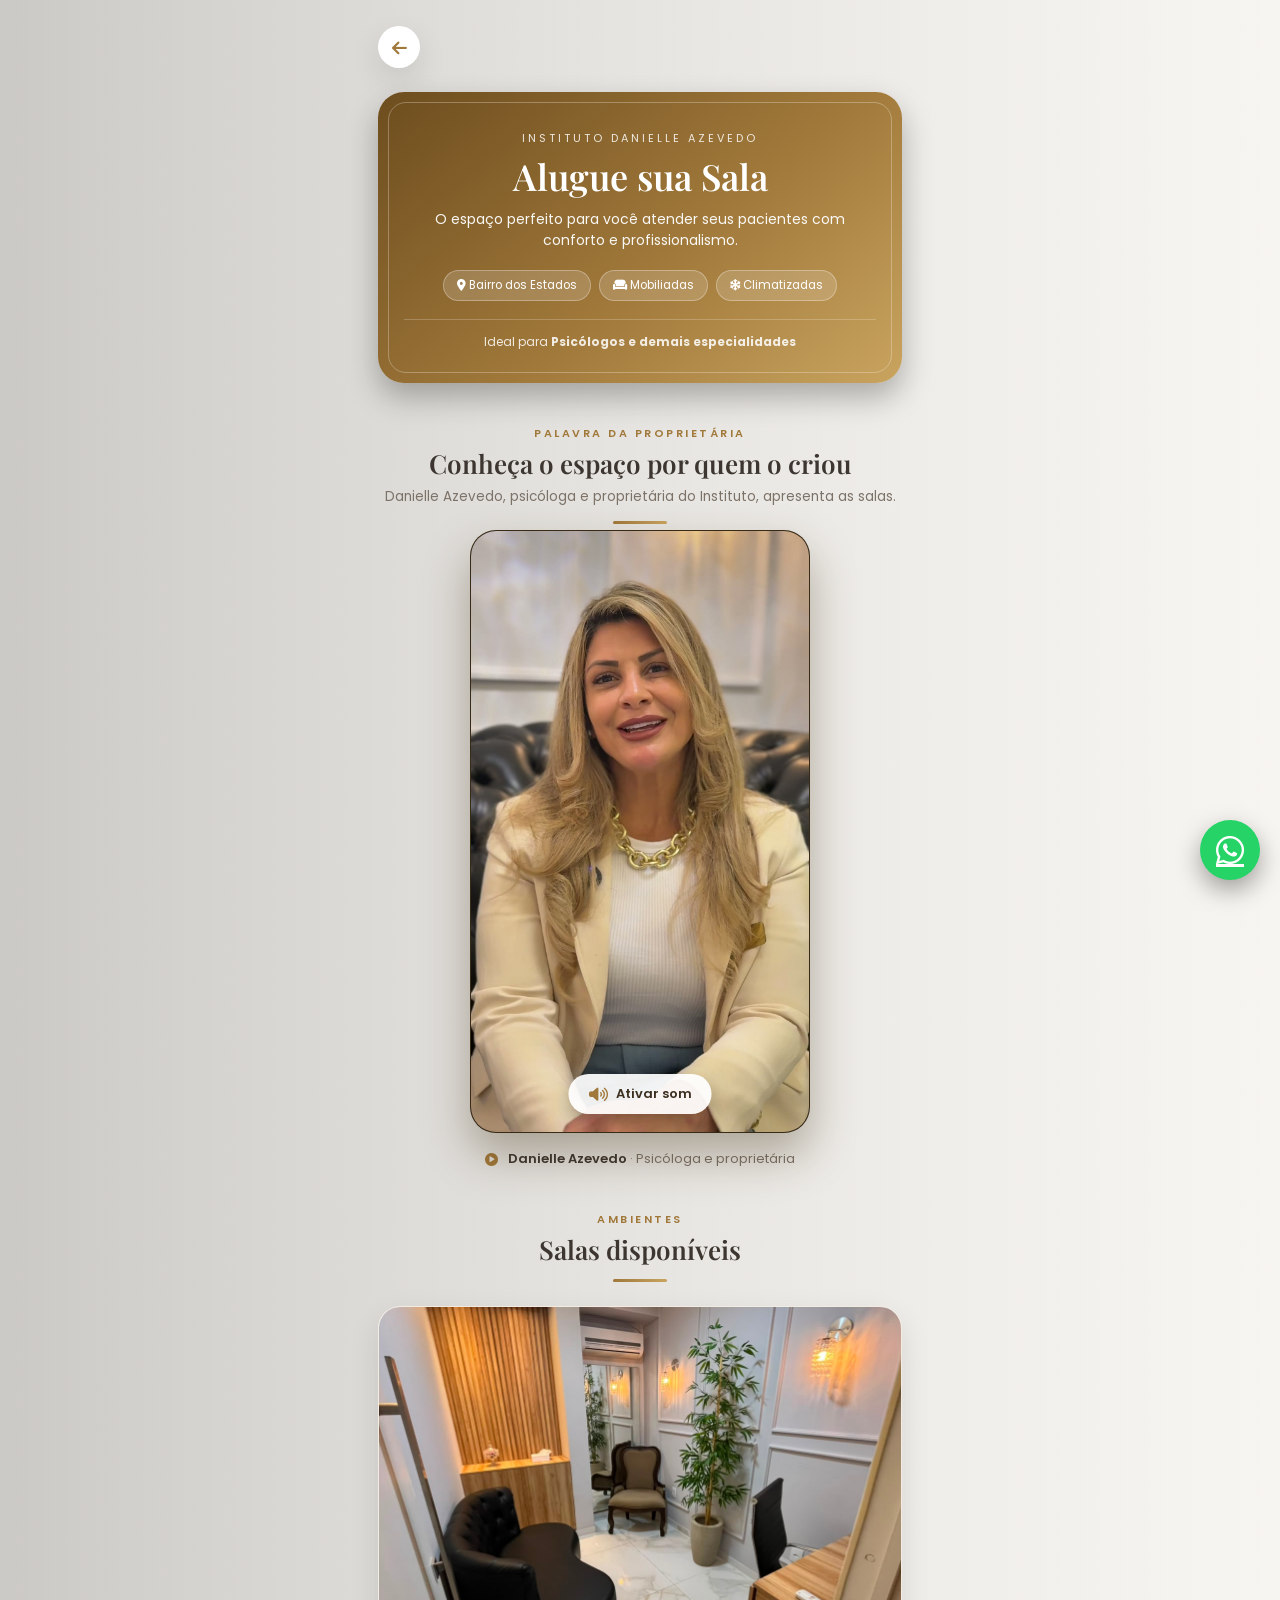
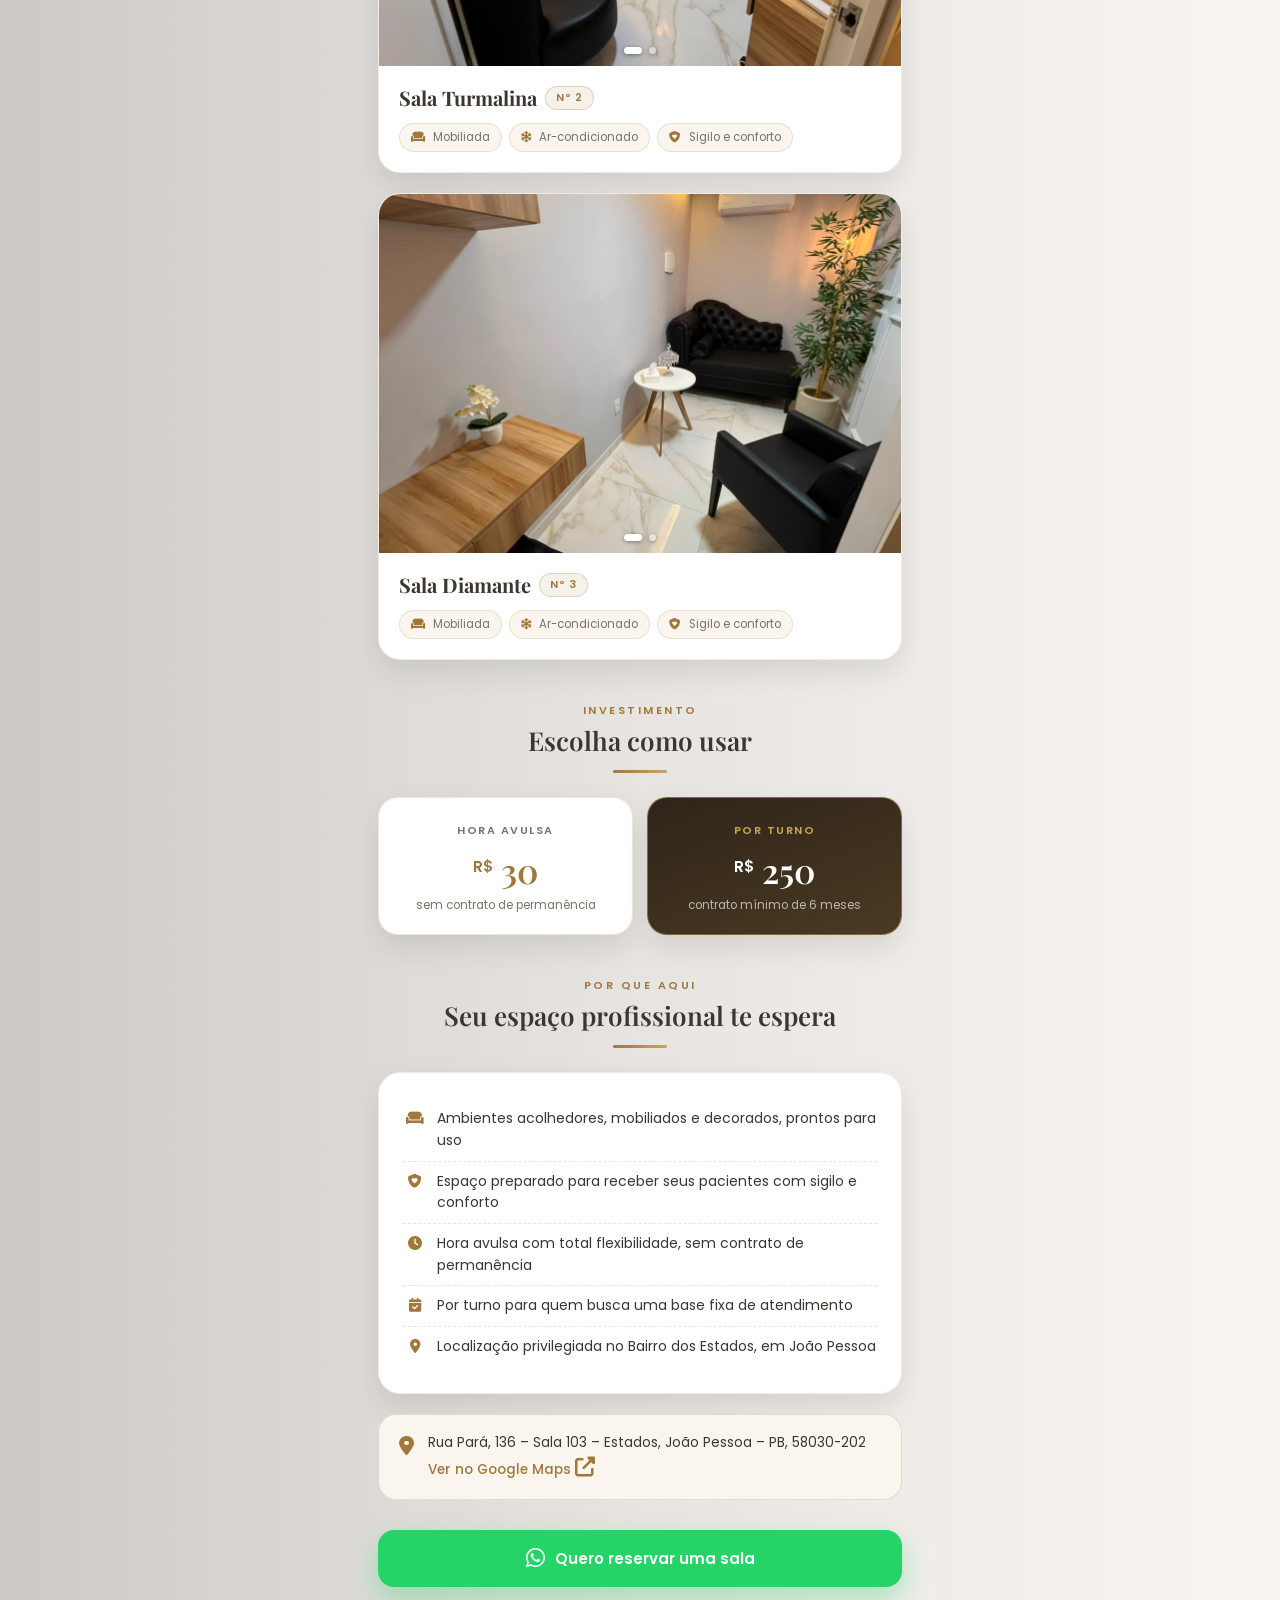
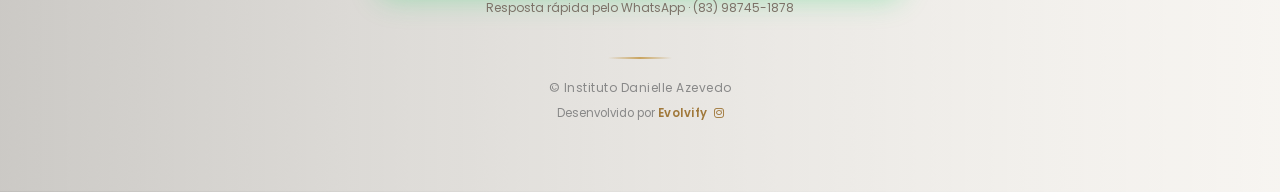
==== salas/index.html @ d3dc218e "atualização salas" ====
<!DOCTYPE html>
<html lang="pt-BR">

<head>
  <meta charset="UTF-8" />
  <meta name="viewport" content="width=device-width, initial-scale=1.0" />
  <title>Alugue sua Sala | Instituto Danielle Azevedo</title>

  <link rel="icon" type="image/png" href="../assets/logoo.png">
  <link rel="apple-touch-icon" href="../assets/logoo.png">

  <link rel="stylesheet" href="../css/style.css">
  <link rel="stylesheet" href="../css/salas.css">
  <link href="https://fonts.googleapis.com/css2?family=Poppins:wght@300;400;600&family=Playfair+Display:wght@500;600&display=swap" rel="stylesheet">
  <link rel="stylesheet" href="https://cdnjs.cloudflare.com/ajax/libs/font-awesome/6.4.0/css/all.min.css">
  <meta name="description" content="Alugue uma sala no Instituto Danielle Azevedo – Bairro dos Estados, João Pessoa. Salas mobiliadas e climatizadas para psicólogos e demais especialidades. Por hora ou por turno.">
  <meta name="robots" content="index, follow">
</head>

<body>
  <main class="page-bg">
    <div class="salas-page">

      <div class="salas-top">
        <a href="../index.html" class="salas-back" aria-label="Voltar"><i class="fa fa-arrow-left"></i></a>
      </div>

      <!-- HERO -->
      <section class="salas-hero">
        <div class="hero-eyebrow">Instituto Danielle Azevedo</div>
        <h1>Alugue sua Sala</h1>
        <p>O espaço perfeito para você atender seus pacientes com conforto e profissionalismo.</p>
        <div class="hero-chips">
          <span><i class="fa fa-location-dot"></i> Bairro dos Estados</span>
          <span><i class="fa fa-couch"></i> Mobiliadas</span>
          <span><i class="fa fa-snowflake"></i> Climatizadas</span>
        </div>
        <div class="salas-aviso">
          Ideal para <strong>Psicólogos e demais especialidades</strong>
        </div>
      </section>

      <!-- VÍDEO DA PROPRIETÁRIA -->
      <section class="salas-video-wrap reveal">
        <div class="salas-sec-title">
          <span class="sec-eyebrow">Palavra da proprietária</span>
          <h2>Conheça o espaço por quem o criou</h2>
          <p class="sec-sub">Danielle Azevedo, psicóloga e proprietária do Instituto, apresenta as salas.</p>
        </div>
        <div class="salas-video-frame">
          <video id="salas-video" autoplay muted loop playsinline preload="auto" poster="video-poster.jpg">
            <source src="videodanisalas.mp4" type="video/mp4">
            Seu navegador não suporta vídeo.
          </video>
          <button id="video-sound" class="video-sound-btn" aria-label="Ativar som">
            <i class="fa fa-volume-high"></i> Ativar som
          </button>
        </div>
        <div class="salas-video-caption">
          <i class="fa fa-circle-play"></i>
          <span><strong>Danielle Azevedo</strong> · Psicóloga e proprietária</span>
        </div>
      </section>

      <!-- SALAS -->
      <section class="reveal">
        <div class="salas-sec-title">
          <span class="sec-eyebrow">Ambientes</span>
          <h2>Salas disponíveis</h2>
        </div>
        <div class="salas-rooms">
          <article class="room-card">
            <div class="room-media">
              <img src="../assets/salas/turmalina-1.jpg" class="on" alt="Sala Turmalina – ambiente mobiliado com sofá, poltrona e mesa de atendimento">
              <img src="../assets/salas/turmalina-2.jpg" alt="Sala Turmalina – vista ampla do ambiente com espelho e iluminação aconchegante">
              <span class="room-dots"><i class="on"></i><i></i></span>
            </div>
            <div class="room-body">
              <h3>Sala Turmalina <span class="room-num">Nº 2</span></h3>
              <div class="room-tags">
                <span><i class="fa fa-couch"></i> Mobiliada</span>
                <span><i class="fa fa-snowflake"></i> Ar-condicionado</span>
                <span><i class="fa fa-shield-heart"></i> Sigilo e conforto</span>
              </div>
            </div>
          </article>
          <article class="room-card">
            <div class="room-media">
              <img src="../assets/salas/diamante-1.jpg" class="on" alt="Sala Diamante – ambiente mobiliado com sofá chesterfield e poltrona">
              <img src="../assets/salas/diamante-2.jpg" alt="Sala Diamante – vista ampla do ambiente com mesa de apoio e decoração">
              <span class="room-dots"><i class="on"></i><i></i></span>
            </div>
            <div class="room-body">
              <h3>Sala Diamante <span class="room-num">Nº 3</span></h3>
              <div class="room-tags">
                <span><i class="fa fa-couch"></i> Mobiliada</span>
                <span><i class="fa fa-snowflake"></i> Ar-condicionado</span>
                <span><i class="fa fa-shield-heart"></i> Sigilo e conforto</span>
              </div>
            </div>
          </article>
        </div>
      </section>

      <!-- INVESTIMENTO -->
      <section class="reveal">
        <div class="salas-sec-title">
          <span class="sec-eyebrow">Investimento</span>
          <h2>Escolha como usar</h2>
        </div>
        <div class="salas-precos">
          <div class="preco-card">
            <div class="preco-tag">Hora avulsa</div>
            <div class="preco-valor"><small>R$</small> 30</div>
            <div class="preco-obs">sem contrato de permanência</div>
          </div>
          <div class="preco-card destaque">
            <div class="preco-tag">Por turno</div>
            <div class="preco-valor"><small>R$</small> 250</div>
            <div class="preco-obs">contrato mínimo de 6 meses</div>
          </div>
        </div>
      </section>

      <!-- DIFERENCIAIS -->
      <section class="reveal">
        <div class="salas-sec-title">
          <span class="sec-eyebrow">Por que aqui</span>
          <h2>Seu espaço profissional te espera</h2>
        </div>
        <div class="salas-info">
          <ul>
            <li><i class="fa fa-couch"></i> Ambientes acolhedores, mobiliados e decorados, prontos para uso</li>
            <li><i class="fa fa-shield-heart"></i> Espaço preparado para receber seus pacientes com sigilo e conforto</li>
            <li><i class="fa fa-clock"></i> Hora avulsa com total flexibilidade, sem contrato de permanência</li>
            <li><i class="fa fa-calendar-check"></i> Por turno para quem busca uma base fixa de atendimento</li>
            <li><i class="fa fa-location-dot"></i> Localização privilegiada no Bairro dos Estados, em João Pessoa</li>
          </ul>
        </div>

        <div class="salas-endereco-box">
          <i class="fa fa-map-marker-alt"></i>
          <p>
            Rua Pará, 136 – Sala 103 – Estados, João Pessoa – PB, 58030-202<br>
            <a href="https://www.google.com/maps/place/IDA+-+Instituto+Danielle+Azevedo/@-7.1185229,-34.8570514,17z"
               target="_blank" rel="noopener">Ver no Google Maps <i class="fa fa-external-link-alt"></i></a>
          </p>
        </div>
      </section>

      <!-- CTA -->
      <section class="reveal">
        <a class="salas-cta"
           href="https://wa.me/5583987451878?text=Ol%C3%A1!%20Vim%20pelo%20site%20e%20tenho%20interesse%20em%20alugar%20uma%20sala%20no%20Instituto%20Danielle%20Azevedo."
           target="_blank" rel="noopener">
          <i class="fa-brands fa-whatsapp"></i> Quero reservar uma sala
        </a>
        <p class="salas-cta-obs">Resposta rápida pelo WhatsApp · (83) 98745-1878</p>
      </section>

      <footer class="site-footer">
        <span class="footer-marca">© Instituto Danielle Azevedo</span>
        <a class="footer-credit" href="https://www.instagram.com/evolvify.cloud/" target="_blank" rel="noopener">
          Desenvolvido por <strong>Evolvify</strong> <i class="fa-brands fa-instagram"></i>
        </a>
      </footer>

    </div>
  </main>

  <a href="https://wa.me/5583987451878?text=Ol%C3%A1!%20Vim%20pelo%20site%20e%20quero%20alugar%20uma%20sala."
     class="whatsapp-float" target="_blank" aria-label="WhatsApp">
     <i class="fa-brands fa-whatsapp"></i>
  </a>

  <script>
    // Revela as seções conforme entram na tela
    const io = new IntersectionObserver((entries) => {
      entries.forEach(e => {
        if (e.isIntersecting) {
          e.target.classList.add('on');
          io.unobserve(e.target);
        }
      });
    }, { threshold: 0.12 });
    document.querySelectorAll('.reveal').forEach(el => io.observe(el));

    // Vídeo: autoplay mudo + botão para ativar o som
    const video = document.getElementById('salas-video');
    const soundBtn = document.getElementById('video-sound');

    soundBtn.addEventListener('click', () => {
      video.muted = false;
      video.currentTime = 0;
      video.controls = true;
      video.play();
      soundBtn.classList.add('off');
    });

    // Toca só quando o vídeo está visível na tela
    const videoIO = new IntersectionObserver((entries) => {
      entries.forEach(e => {
        if (e.isIntersecting) { video.play().catch(() => {}); }
        else { video.pause(); }
      });
    }, { threshold: 0.35 });
    videoIO.observe(video);

    // Carrossel das salas: crossfade suave entre as fotos
    document.querySelectorAll('.room-media').forEach((media, idx) => {
      const fotos = media.querySelectorAll('img');
      const dots = media.querySelectorAll('.room-dots i');
      let atual = 0;
      setTimeout(() => {
        setInterval(() => {
          atual = (atual + 1) % fotos.length;
          fotos.forEach((f, i) => f.classList.toggle('on', i === atual));
          dots.forEach((d, i) => d.classList.toggle('on', i === atual));
        }, 4500);
      }, idx * 2200); // desencontra a troca entre os cards
    });
  </script>

</body>
</html>
---- css/style.css ----
:root {
  /* Paleta de cores */
  --bg-principal: #f6f1e8;
  --bg-secundario: #c8bec1;
  --bg-card: #c8bec1;
  --bg-card-overlay: linear-gradient(to right, rgba(0,0,0,.65), rgba(0,0,0,.2));
  --bg-overlay-video: linear-gradient(to bottom, rgba(0,0,0,.25), rgba(0,0,0,.60));

  --bg-card-span: #7a3c00;
  --bg-zap: #25d366;
  --bg-zap-hover: #1ebe5d;
  --bg-map-box: #fff;
  --bg-footer: #fff;

  --cor-branca: #fff;
  --cor-preta: #000;
  --cor-destaque: #a0783a;
  --cor-fechado: #b84c4c;
  --cor-subtitulo: #555;
  --cor-card-span: #fff;
  --cor-footer: #888;

  /* Fontes */
  --fonte-principal: 'Poppins', sans-serif;

  /* Sombreamento */
  --sombra-card: 0 14px 30px rgba(0,0,0,.28);
  --sombra-profile: 0 20px 50px rgba(0,0,0,.15);
  --sombra-map: 0 12px 30px rgba(0,0,0,.10);
  --sombra-zap: 0 5px 15px rgba(0,0,0,.25);
  --sombra-zap-float: 0 10px 25px rgba(0,0,0,.35);

  /* Bordas */
  --borda-card: 26px;
  --borda-profile: 16px;
  --borda-zap: 12px;
  --borda-map: 22px;
  --borda-img: 50%;
  --borda-img-profile: 6px solid var(--cor-branca);

  /* Espaçamentos */
  --espaco-container: 0 20px 40px;
  --espaco-profile: 70px 20px 25px;
  --espaco-card: 26px;
 
  --espaco-zap: 14px;
  --espaco-map: 18px;
}

/* Reset e fonte global */
* {
  margin: 0;
  padding: 0;
  box-sizing: border-box;
  font-family: var(--fonte-principal);
}

/* ===== FUNDO ===== */
body {
  background: var(--bg-principal);
}
.page-bg {
  min-height: 100vh;
  background-image:
    linear-gradient(rgba(250, 246, 239, .55), rgba(250, 246, 239, .55)),
    url("../assets/fundo.svg");
  background-size: cover;
  background-position: center;
}

/* ===== CAPA COM VÍDEO ===== */

.cover{
  position: relative;
  width: 100%;
  height: 340px;
  overflow: hidden;
  display: flex;
  align-items: center;
  justify-content: center;
  
}


.cover video,
.cover-video{
  position: absolute;
  inset: 0;
  width: 100%;
  height: 100%;
  object-fit: cover;
  object-position: center;
  pointer-events: none;
}


.cover .overlay {
  position: absolute;
  top: 0; left: 0; right: 0; bottom: 0;
  z-index: 1;
  pointer-events: none;
  background: linear-gradient(to bottom, rgba(0,0,0,0.18), rgba(0,0,0,0.45));
  /* Suaviza overlay para não perder nitidez */
  mix-blend-mode: multiply;
}


/* DESKTOP */
@media (min-width:601px){
  .cover video{
    object-fit: cover;        /* mantém estética premium */
    transform: none;          /* sem escala para evitar bordas pretas */
    min-width: 100%;
    min-height: 100%;
  }
}

/* MOBILE */
@media (max-width:600px){
  .cover{
    height: 220px;
  }

  .cover video{
    object-fit: cover;      /* preencher sem barras pretas */
    transform: none;
    object-position: top center; /* priorizar topo em telas pequenas */
    min-width: 100%;
    min-height: 100%;
  }
}




/* ===== CONTAINER ===== */
.container {
  max-width: 420px;
  margin: -50px auto 0;
  padding: var(--espaco-container);
}

/* ===== PERFIL ===== */
.profile {
  background: linear-gradient(180deg, #fdfaf4, #f4ecdf);
  border: 1px solid rgba(201, 164, 95, .35);
  border-radius: var(--borda-profile);
  padding: var(--espaco-profile);
  text-align: center;
  position: relative;
  box-shadow: var(--sombra-profile);
  z-index: 3;
}
.profile img {
  width: 130px;
  height: 130px;
  border-radius: var(--borda-img);
  object-fit: cover;
  object-position: top center;
  border: var(--borda-img-profile);
  position: absolute;
  top: -70px;
  left: 50%;
  transform: translateX(-50%);
  background: var(--cor-branca);
  box-shadow: 0 0 0 2px rgba(201,164,95,.55), 0 10px 25px rgba(0,0,0,.18);
}
.profile h1 {
  font-family: 'Playfair Display', var(--fonte-principal);
  font-size: 24px;
  font-weight: 600;
  letter-spacing: .3px;
}
.profile p {
  font-family: 'Playfair Display', var(--fonte-principal);
  font-style: italic;
  font-size: 15px;
  color: #8a7358;
  margin-top: 8px;
}
.profile h1::after {
  content: "";
  display: block;
  width: 44px;
  height: 2px;
  border-radius: 2px;
  margin: 10px auto 0;
  background: linear-gradient(90deg, transparent, #c9a45f, transparent);
}

/* ===== FRASE DE ACOLHIMENTO ===== */
.frase-acolhimento {
  text-align: center;
  margin: 26px 18px 4px;
  animation: fadeUp .7s .15s ease both;
}
.frase-acolhimento p {
  font-family: 'Playfair Display', var(--fonte-principal);
  font-style: italic;
  font-size: 15.5px;
  line-height: 1.6;
  color: #6f5c42;
}

/* ===== CARDS ===== */
.cards {
  margin-top: 22px;
  display: flex;
  flex-direction: column;
  gap: 22px;
}
.card {
  height: 150px;
  border-radius: var(--borda-card);
  overflow: hidden;
  text-decoration: none;
  position: relative;
  background-size: cover;
  background-position: center;
  box-shadow: var(--sombra-card);
  transition: .3s;
}
.card:hover {
  transform: scale(1.02);
}
.card-overlay {
  position: absolute;
  inset: 0;
  background: var(--bg-card-overlay);
  display: flex;
  flex-direction: column;
  justify-content: center;
  padding: var(--espaco-card);
}
.card h2 {
  color: var(--cor-branca);
  font-size: 20px;
  max-width: 70%;
  line-height: 1.2;
}
.card span {
  margin-top: 12px;
  background: linear-gradient(135deg, #8a6630, #c9a45f);
  color: var(--cor-card-span);
  width: max-content;
  padding: 8px 18px;
  border-radius: 22px;
  font-size: 13px;
  letter-spacing: .3px;
  box-shadow: 0 4px 12px rgba(0, 0, 0, .25);
}

/* ===== IMAGENS DOS CARDS ===== */
.card-numero {
  background-image: url("../assets/instagram.svg");
}
.card-youtube {
  background-image: url("../assets/youtub.svg");
}
.card-papovida {
  background-image: url("../assets/spotfy.svg");
}
.card-instagram {
  background-image: url("../assets/insta2.svg");
}
.card-salas {
  background-image:
    linear-gradient(to right, rgba(0,0,0,.55), rgba(0,0,0,.15)),
    url("../assets/salas/sala1.png");
  background-position: center 35%;
}

/* ===== CARD DESTAQUE (ALUGUEL DE SALAS) ===== */
.card-destaque {
  height: 240px;
  border: 1px solid rgba(201,164,95,.55);
  background-image:
    linear-gradient(to right, rgba(20,12,2,.72), rgba(20,12,2,.25)),
    url("../assets/salas/diamante-1.jpg");
  background-position: center 60%;
}
.card-destaque .card-overlay {
  background: none;
  justify-content: flex-end;
  padding-bottom: 20px;
}
.card-destaque h2 { max-width: 62%; }
.destaque-ribbon {
  position: absolute;
  top: 14px;
  right: 14px;
  z-index: 2;
  font-size: 11px;
  font-weight: 600;
  letter-spacing: .5px;
  color: #fff;
  background: linear-gradient(135deg, #8a6630, #c9a45f);
  padding: 6px 13px;
  border-radius: 20px;
  box-shadow: 0 4px 12px rgba(0,0,0,.3);
}
.destaque-ribbon i { font-size: 9px; margin-right: 4px; }
.destaque-sub {
  color: rgba(255,255,255,.88);
  font-size: 12.5px;
  line-height: 1.4;
  max-width: 75%;
  margin-top: 4px;
}
.destaque-chips {
  display: flex;
  gap: 8px;
  margin-top: 10px;
}
.destaque-chips span {
  margin: 0;
  font-size: 11.5px;
  font-weight: 600;
  color: #fff;
  background: rgba(255,255,255,.14);
  border: 1px solid rgba(255,255,255,.35);
  backdrop-filter: blur(3px);
  padding: 5px 12px;
  border-radius: 20px;
  width: auto;
}
.card-destaque .card-overlay > span:last-child {
  margin-top: 12px;
}

/* ===== BLOCO HORÁRIOS PREMIUM ===== */

.cards-horarios{
  display:flex;
  flex-direction:column;
  gap:14px;
  margin-bottom:6px; /* distância controlada do Nosso Endereço */
}

.card-horario{
  width:100%;
  max-width:430px;
  margin:0 auto;      /* remove margens verticais */
}

.img-horario{
  width:100%;
  display:block;
  border-radius:26px;
  box-shadow:0 14px 30px rgba(0,0,0,.28);
  transition:.35s;
}

.card-horario:hover .img-horario{
  transform: translateY(-8px) scale(1.02);
  box-shadow:0 22px 42px rgba(0,0,0,.35);
}


/* ===== VIDEO ===== */
/* ===== VIDEO (CORREÇÃO MOBILE PROFISSIONAL) ===== */

/* ===== VIDEO FINAL CORRIGIDO ===== */

.video-box{
  width:100%;
  max-width:420px;
  margin:28px auto;
  border-radius:22px;
  overflow:hidden;
  background:#000;
  box-shadow:0 14px 30px rgba(0,0,0,.28);
}

.video-box video{
  width:100%;
  display:block;
  aspect-ratio: 16/9;
  object-fit: contain;     /* <-- elimina o zoom */
}

/* MOBILE */
@media(max-width:600px){
  .video-box{
    max-width:100%;
    margin:22px auto;
    border-radius:18px;
  }

  .video-box video{
    aspect-ratio: 9/16;    /* vertical elegante */
    object-fit: contain;
    background:#000;
  }
}



/* ===== ENDEREÇO PREMIUM ===== */

.map-section {
  margin-top: 20px;
  text-align: center;
}

.titulo-endereco{
  font-family: 'Playfair Display', var(--fonte-principal);
  font-size:1.8rem;
  font-weight:600;
  color:#a0783a;
  display:flex;
  align-items:center;
  justify-content:center;
  gap:12px;

  margin-top: 4px;     /* sobe o título */
  margin-bottom: 16px; /* controla a distância do mapa */
}


.map-box {
  max-width: 560px;
  margin: 0 auto;
  background: linear-gradient(180deg, #fdfaf4, #f7f1e6);
  border: 1px solid rgba(201,164,95,.3);
  padding: 28px 22px 22px 22px;
  border-radius: 22px;
  box-shadow: 0 12px 30px rgba(0,0,0,.10);
  text-align: left;
}

.map-box h3 {
  font-size: 1.1rem;
  margin-bottom: 16px;
  color: var(--cor-destaque, #a0783a);
  font-weight: 600;
}

.map {
  width: 100%;
  height: 260px;
  border-radius: 18px;
  overflow: hidden;
  margin-bottom: 16px;
  box-shadow: 0 4px 16px rgba(0,0,0,0.08);
}

.map-box p {
  margin-top: 0;
  font-size: 1rem;
  color: var(--cor-subtitulo, #555);
  line-height: 1.5;
}

.map-link {
  color: var(--cor-destaque, #a0783a);
  text-decoration: none;
  font-weight: 500;
  margin-left: 4px;
  transition: color 0.2s;
}
.map-link:hover {
  color: #7a3c00;
  text-decoration: underline;
}

@media (max-width: 600px) {
  .map-box {
    padding: 16px 6px 12px 6px;
  }
  .map {
    height: 180px;
  }
}


/* ===== RODAPÉ ===== */
footer {
  text-align: center;
  margin-top: 25px;
  font-size: 12px;
  color: var(--cor-footer);
}

.site-footer {
  display: flex;
  flex-direction: column;
  align-items: center;
  gap: 8px;
  margin-top: 40px;
  padding-top: 22px;
  position: relative;
}
.site-footer::before {
  content: "";
  position: absolute;
  top: 0;
  left: 50%;
  transform: translateX(-50%);
  width: 64px;
  height: 2px;
  border-radius: 2px;
  background: linear-gradient(90deg, transparent, #c9a45f, transparent);
}
.footer-marca {
  font-size: 12px;
  letter-spacing: .5px;
  color: var(--cor-footer);
}
.footer-credit {
  font-size: 11.5px;
  color: var(--cor-footer);
  text-decoration: none;
  transition: color .25s;
}
.footer-credit strong {
  color: var(--cor-destaque);
  font-weight: 600;
  letter-spacing: .5px;
}
.footer-credit i {
  color: var(--cor-destaque);
  margin-left: 3px;
}
.footer-credit:hover { color: var(--cor-destaque); }

/* ===== RESPONSIVO ===== */
@media (max-width: 600px) {
  .horarios-premium h2 {
    font-size: 24px;
  }
}
@media (max-width: 767px) {
  .pix img {
    max-width: 350px;
  }
}
@media (min-width: 768px) {
  .pix img {
    max-width: 430px;
  }
  .container {
    max-width: 480px;
  }
}

/* ===== BOTÃO FLUTUANTE WHATSAPP ===== */
.whatsapp-float {
  position: fixed;
  right: 20px;
  bottom: 20px;
  width: 60px;
  height: 60px;
  background: var(--bg-zap);
  border-radius: var(--borda-img);
  display: flex;
  align-items: center;
  justify-content: center;
  color: var(--cor-branca);
  font-size: 32px;
  cursor: pointer;
  box-shadow: var(--sombra-zap-float);
  z-index: 999999 !important;
  animation: pulseZap 1.2s ease-in-out infinite;
  animation-delay: 3s;
}

/* ===== MODAL ZAP FIXO ===== */
.zap-fixo {
  display: flex;
  align-items: center;
  justify-content: center;
  gap: 10px;
  width: 100%;
  max-width: 340px;
  margin: 15px auto;
  background: var(--bg-zap);
  color: var(--cor-branca);
  padding: var(--espaco-zap);
  border-radius: var(--borda-zap);
  text-decoration: none;
  font-weight: 600;
  box-shadow: var(--sombra-zap);
  transition: .25s;
}
.zap-fixo i {
  font-size: 22px;
}
.zap-fixo:hover {
  transform: scale(1.03);
  background: var(--bg-zap-hover);
}

/* ===== ANIMAÇÃO DE ENTRADA ===== */
@keyframes fadeUp {
  from { opacity: 0; transform: translateY(22px); }
  to   { opacity: 1; transform: translateY(0); }
}

.profile { animation: fadeUp .6s ease both; }
.cards > * { animation: fadeUp .6s ease both; }
.cards > *:nth-child(1) { animation-delay: .08s; }
.cards > *:nth-child(2) { animation-delay: .16s; }
.cards > *:nth-child(3) { animation-delay: .24s; }
.cards > *:nth-child(4) { animation-delay: .32s; }
.cards > *:nth-child(5) { animation-delay: .40s; }
.cards > *:nth-child(6) { animation-delay: .48s; }
.map-section { animation: fadeUp .7s .3s ease both; }

@media (prefers-reduced-motion: reduce) {
  .profile, .cards > *, .map-section { animation: none; }
}

/* ===== ANIMAÇÃO WHATSAPP ===== */
@keyframes pulseZap {
  0% {
    transform: scale(1);
    box-shadow: 0 0 0 rgba(37,211,102,.7);
  }
  50% {
    transform: scale(1.08);
    box-shadow: 0 0 25px rgba(37,211,102,.9);
  }
  100% {
    transform: scale(1);
    box-shadow: 0 0 0 rgba(37,211,102,.7);
  }
}
---- css/salas.css ----
/* ═══════════════════════════════════════════
   PÁGINA · ALUGUEL DE SALAS
   Instituto Danielle Azevedo
   ═══════════════════════════════════════════ */

:root {
  --salas-ouro: #a0783a;
  --salas-ouro-claro: #c9a45f;
  --salas-ouro-escuro: #7a5626;
  --salas-marrom: #7a3c00;
  --salas-creme: #faf6ef;
  --salas-texto: #3d3630;
  --salas-texto-suave: #7c7268;
}

.salas-page {
  padding: 26px 18px 70px;
  max-width: 560px;
  margin: 0 auto;
}

/* ── Animações de entrada ── */
@keyframes salasFadeUp {
  from { opacity: 0; transform: translateY(24px); }
  to   { opacity: 1; transform: translateY(0); }
}

.reveal {
  opacity: 0;
  transform: translateY(24px);
  transition: opacity .7s ease, transform .7s ease;
}
.reveal.on {
  opacity: 1;
  transform: translateY(0);
}

@media (prefers-reduced-motion: reduce) {
  .reveal { opacity: 1; transform: none; transition: none; }
}

/* ── Topo ── */
.salas-top {
  display: flex;
  align-items: center;
  gap: 12px;
  margin-bottom: 24px;
  animation: salasFadeUp .6s ease both;
}
.salas-back {
  width: 42px;
  height: 42px;
  border-radius: 50%;
  background: #fff;
  color: var(--salas-ouro);
  display: flex;
  align-items: center;
  justify-content: center;
  text-decoration: none;
  font-size: 17px;
  box-shadow: var(--sombra-map);
  flex-shrink: 0;
  transition: .25s;
}
.salas-back:hover { transform: translateX(-4px); }
.salas-logo { height: 46px; }

/* ── Hero ── */
.salas-hero {
  position: relative;
  overflow: hidden;
  background: linear-gradient(140deg, #6d4d1e 0%, #a0783a 55%, #c9a45f 100%);
  color: #fff;
  border-radius: 26px;
  padding: 38px 26px 32px;
  text-align: center;
  box-shadow: var(--sombra-card);
  animation: salasFadeUp .6s .1s ease both;
}
.salas-hero::before {
  content: "";
  position: absolute;
  inset: 10px;
  border: 1px solid rgba(255,255,255,.28);
  border-radius: 18px;
  pointer-events: none;
}
.salas-hero .hero-eyebrow {
  font-size: 11px;
  letter-spacing: 3px;
  text-transform: uppercase;
  opacity: .85;
  margin-bottom: 10px;
}
.salas-hero h1 {
  font-family: 'Playfair Display', serif;
  font-size: 36px;
  line-height: 1.1;
  font-weight: 600;
}
.salas-hero p {
  margin-top: 12px;
  font-size: 14px;
  opacity: .95;
  line-height: 1.55;
}
.hero-chips {
  display: flex;
  flex-wrap: wrap;
  justify-content: center;
  gap: 8px;
  margin-top: 18px;
}
.hero-chips span {
  font-size: 11.5px;
  background: rgba(255,255,255,.16);
  border: 1px solid rgba(255,255,255,.3);
  backdrop-filter: blur(4px);
  padding: 6px 13px;
  border-radius: 30px;
}
.salas-hero .salas-aviso {
  margin-top: 18px;
  font-size: 12px;
  opacity: .85;
  border-top: 1px solid rgba(255,255,255,.25);
  padding-top: 13px;
}

/* ── Títulos de seção ── */
.salas-sec-title {
  text-align: center;
  margin: 42px 0 6px;
}
.salas-sec-title .sec-eyebrow {
  display: block;
  font-size: 11px;
  letter-spacing: 2.5px;
  text-transform: uppercase;
  color: var(--salas-ouro);
  font-weight: 600;
  margin-bottom: 6px;
}
.salas-sec-title h2 {
  font-family: 'Playfair Display', serif;
  font-size: 26px;
  font-weight: 600;
  color: var(--salas-texto);
  line-height: 1.2;
}
.salas-sec-title .sec-sub {
  font-size: 13.5px;
  color: var(--salas-texto-suave);
  margin-top: 8px;
  line-height: 1.5;
}
.salas-sec-title::after {
  content: "";
  display: block;
  width: 54px;
  height: 3px;
  border-radius: 3px;
  margin: 14px auto 0;
  background: linear-gradient(90deg, var(--salas-ouro), var(--salas-ouro-claro));
}

/* ── Vídeo da proprietária ── */
.salas-video-wrap {
  margin-top: 24px;
}
.salas-video-frame {
  position: relative;
  max-width: 340px;
  margin: 0 auto;
  border-radius: 26px;
  overflow: hidden;
  background: #000;
  box-shadow: 0 22px 45px rgba(61, 42, 12, .35);
  border: 1px solid rgba(160,120,58,.35);
}
.salas-video-frame video {
  width: 100%;
  display: block;
  aspect-ratio: 9/16;
  object-fit: cover;
}
.video-sound-btn {
  position: absolute;
  left: 50%;
  bottom: 18px;
  transform: translateX(-50%);
  display: flex;
  align-items: center;
  gap: 8px;
  font-family: 'Poppins', sans-serif;
  font-size: 13px;
  font-weight: 600;
  color: #3d3020;
  background: rgba(255,255,255,.92);
  border: none;
  padding: 10px 20px;
  border-radius: 30px;
  cursor: pointer;
  box-shadow: 0 8px 22px rgba(0,0,0,.35);
  transition: .25s;
  animation: soundPulse 2s ease-in-out infinite;
}
.video-sound-btn:hover { transform: translateX(-50%) scale(1.05); }
.video-sound-btn i { color: var(--salas-ouro); font-size: 15px; }
.video-sound-btn.off { display: none; }

@keyframes soundPulse {
  0%, 100% { box-shadow: 0 8px 22px rgba(0,0,0,.35), 0 0 0 0 rgba(255,255,255,.5); }
  50%      { box-shadow: 0 8px 22px rgba(0,0,0,.35), 0 0 0 10px rgba(255,255,255,0); }
}

.salas-video-caption {
  display: flex;
  align-items: center;
  justify-content: center;
  gap: 10px;
  margin-top: 16px;
  font-size: 13px;
  color: var(--salas-texto-suave);
}
.salas-video-caption i { color: var(--salas-ouro); }
.salas-video-caption strong { color: var(--salas-texto); font-weight: 600; }

/* ── Salas (cards) ── */
.salas-rooms {
  display: grid;
  gap: 20px;
  margin-top: 24px;
}
.room-card {
  background: #fff;
  border-radius: 22px;
  overflow: hidden;
  box-shadow: var(--sombra-map);
  border: 1px solid rgba(160,120,58,.14);
  transition: transform .3s ease, box-shadow .3s ease;
}
.room-card:hover {
  transform: translateY(-5px);
  box-shadow: 0 18px 38px rgba(0,0,0,.16);
}
.room-media {
  position: relative;
  aspect-ratio: 16/11;
  overflow: hidden;
}
.room-media img {
  position: absolute;
  inset: 0;
  width: 100%;
  height: 100%;
  object-fit: cover;
  opacity: 0;
  transform: scale(1.08);
  transition: opacity 1.4s ease, transform 6s ease;
}
.room-media img.on {
  opacity: 1;
  transform: scale(1);
}
.room-dots {
  position: absolute;
  bottom: 12px;
  left: 50%;
  transform: translateX(-50%);
  display: flex;
  gap: 7px;
  z-index: 2;
}
.room-dots i {
  width: 7px;
  height: 7px;
  border-radius: 50%;
  background: rgba(255,255,255,.45);
  box-shadow: 0 1px 4px rgba(0,0,0,.4);
  transition: .4s;
}
.room-dots i.on {
  background: #fff;
  width: 18px;
  border-radius: 8px;
}

@media (prefers-reduced-motion: reduce) {
  .room-media img { transition: opacity .6s ease; transform: none; }
  .room-media img.on { transform: none; }
}
.room-body { padding: 18px 20px 20px; }
.room-body h3 {
  font-family: 'Playfair Display', serif;
  font-size: 20px;
  color: var(--salas-texto);
  display: flex;
  align-items: center;
  gap: 8px;
}
.room-body h3 .room-num {
  font-family: 'Poppins', sans-serif;
  font-size: 10.5px;
  font-weight: 600;
  letter-spacing: 1px;
  color: var(--salas-ouro);
  background: rgba(160,120,58,.1);
  border: 1px solid rgba(160,120,58,.25);
  padding: 3px 10px;
  border-radius: 20px;
}
.room-tags {
  display: flex;
  flex-wrap: wrap;
  gap: 7px;
  margin-top: 12px;
}
.room-tags span {
  font-size: 11.5px;
  color: var(--salas-texto-suave);
  background: var(--salas-creme);
  border: 1px solid rgba(160,120,58,.18);
  padding: 5px 11px;
  border-radius: 20px;
}
.room-tags span i {
  color: var(--salas-ouro);
  margin-right: 5px;
}

/* ── Investimento ── */
.salas-precos {
  display: flex;
  gap: 14px;
  margin-top: 24px;
}
.preco-card {
  flex: 1;
  position: relative;
  background: #fff;
  border-radius: 20px;
  padding: 24px 14px 20px;
  text-align: center;
  box-shadow: var(--sombra-map);
  border: 1px solid rgba(160,120,58,.18);
}
.preco-card.destaque {
  background: linear-gradient(160deg, #2e2419, #4a3a22);
  border: 1px solid rgba(201,164,95,.5);
}
.preco-card.destaque .preco-tag { color: var(--salas-ouro-claro); }
.preco-card.destaque .preco-valor { color: #fff; }
.preco-card.destaque .preco-obs { color: rgba(255,255,255,.65); }
.preco-card .preco-tag {
  font-size: 11px;
  text-transform: uppercase;
  letter-spacing: 1.5px;
  color: var(--salas-texto-suave);
  font-weight: 600;
}
.preco-card .preco-valor {
  font-family: 'Playfair Display', serif;
  font-size: 34px;
  font-weight: 600;
  color: var(--salas-ouro);
  margin: 8px 0 4px;
}
.preco-card .preco-valor small {
  font-size: 15px;
  vertical-align: super;
}
.preco-card .preco-obs {
  font-size: 11.5px;
  color: var(--salas-texto-suave);
  line-height: 1.45;
}

/* ── Diferenciais ── */
.salas-info {
  background: #fff;
  border-radius: 22px;
  padding: 26px 24px;
  margin-top: 24px;
  box-shadow: var(--sombra-map);
  border: 1px solid rgba(160,120,58,.14);
}
.salas-info ul { list-style: none; padding: 0; }
.salas-info li {
  font-size: 14px;
  color: var(--salas-texto);
  line-height: 1.55;
  padding: 9px 0 9px 34px;
  position: relative;
}
.salas-info li + li { border-top: 1px dashed rgba(160,120,58,.2); }
.salas-info li i {
  position: absolute;
  left: 0;
  top: 12px;
  width: 24px;
  text-align: center;
  color: var(--salas-ouro);
}

/* ── Endereço ── */
.salas-endereco-box {
  display: flex;
  align-items: flex-start;
  gap: 14px;
  background: var(--salas-creme);
  border: 1px solid rgba(160,120,58,.22);
  border-radius: 18px;
  padding: 18px 20px;
  margin-top: 20px;
}
.salas-endereco-box i {
  color: var(--salas-ouro);
  font-size: 20px;
  margin-top: 3px;
}
.salas-endereco-box p {
  font-size: 13.5px;
  color: var(--salas-texto);
  line-height: 1.55;
}
.salas-endereco-box a {
  color: var(--salas-ouro);
  font-weight: 500;
  text-decoration: none;
}
.salas-endereco-box a:hover { text-decoration: underline; }

/* ── CTA ── */
.salas-cta {
  display: flex;
  align-items: center;
  justify-content: center;
  gap: 10px;
  width: 100%;
  margin: 30px auto 0;
  background: var(--bg-zap);
  color: #fff;
  padding: 17px;
  border-radius: 16px;
  text-decoration: none;
  font-weight: 600;
  font-size: 15px;
  box-shadow: 0 12px 28px rgba(37,211,102,.35);
  transition: .25s;
}
.salas-cta:hover {
  transform: scale(1.02);
  background: var(--bg-zap-hover);
}
.salas-cta i { font-size: 22px; }
.salas-cta-obs {
  text-align: center;
  font-size: 12px;
  color: var(--salas-texto-suave);
  margin-top: 12px;
}

/* ── Responsivo ── */
@media (max-width: 600px) {
  .salas-hero h1 { font-size: 30px; }
  .salas-precos { flex-direction: column; }
  .salas-sec-title h2 { font-size: 23px; }
}
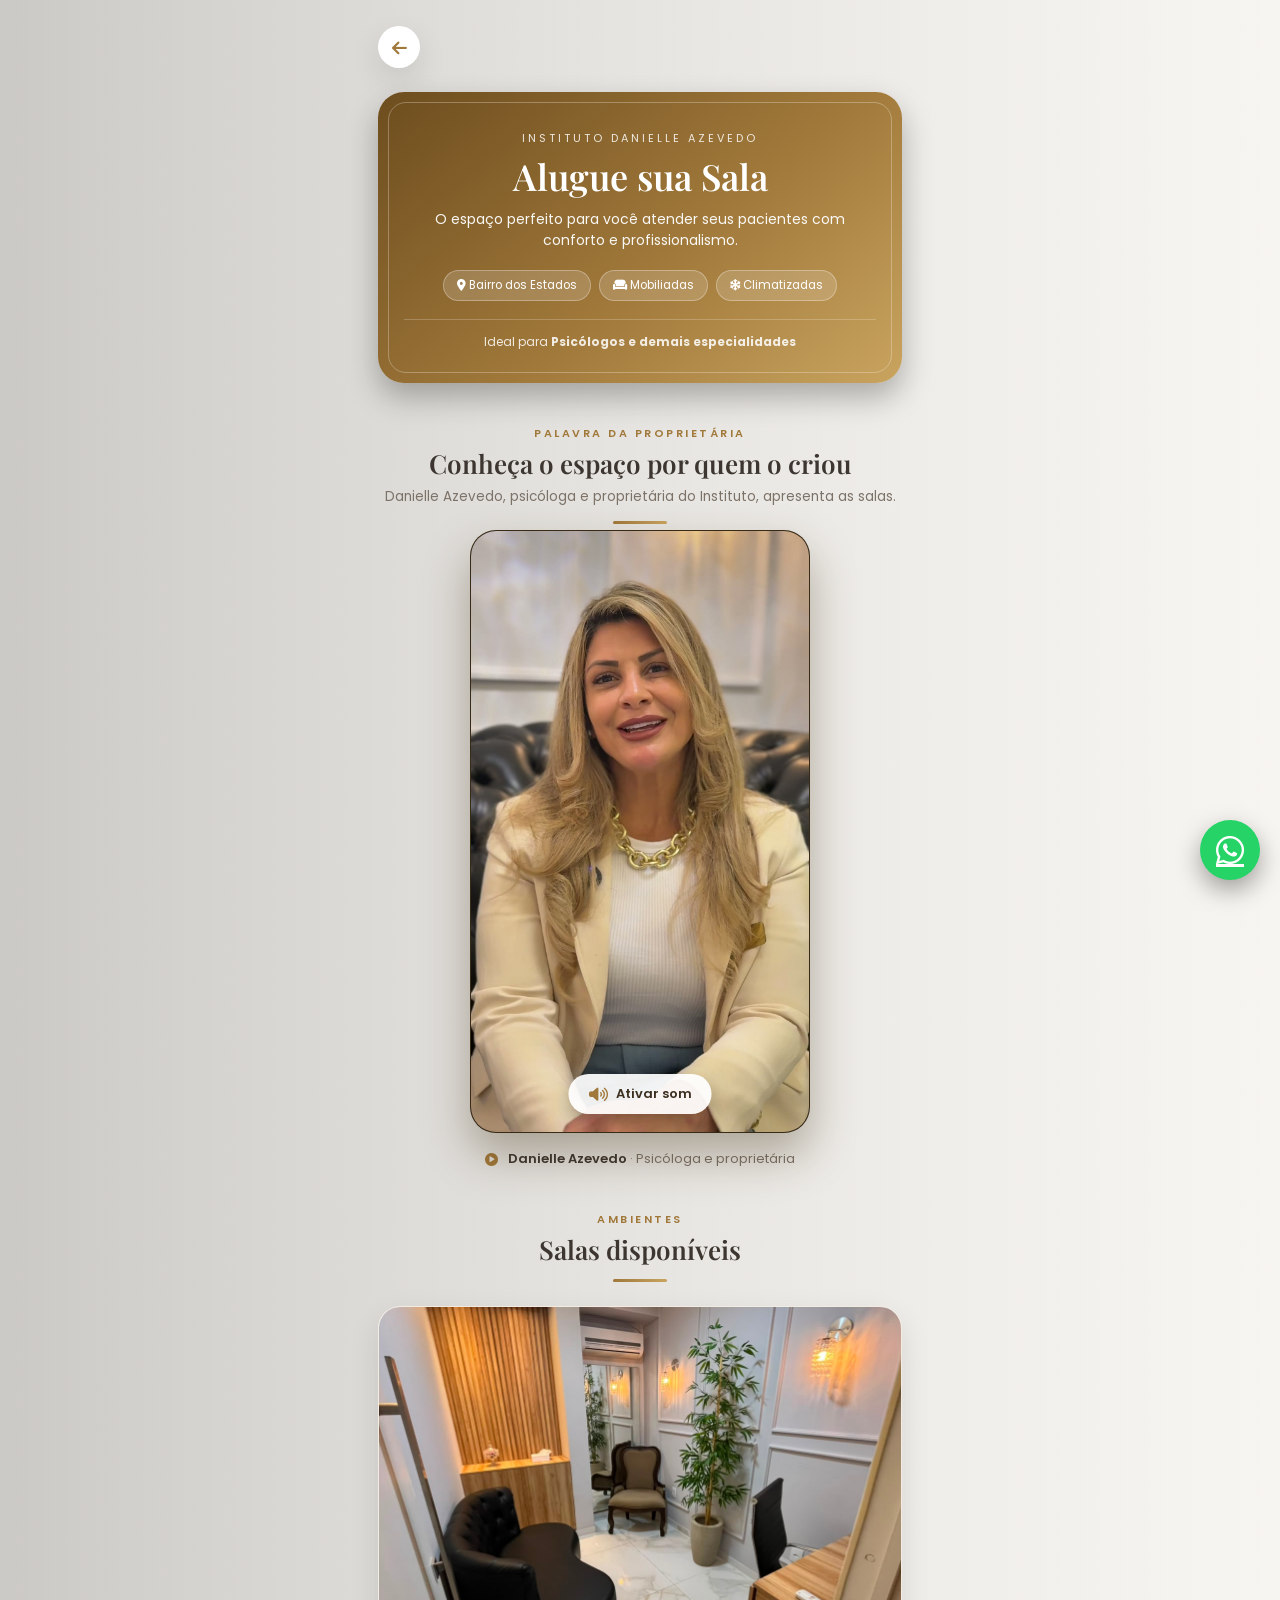
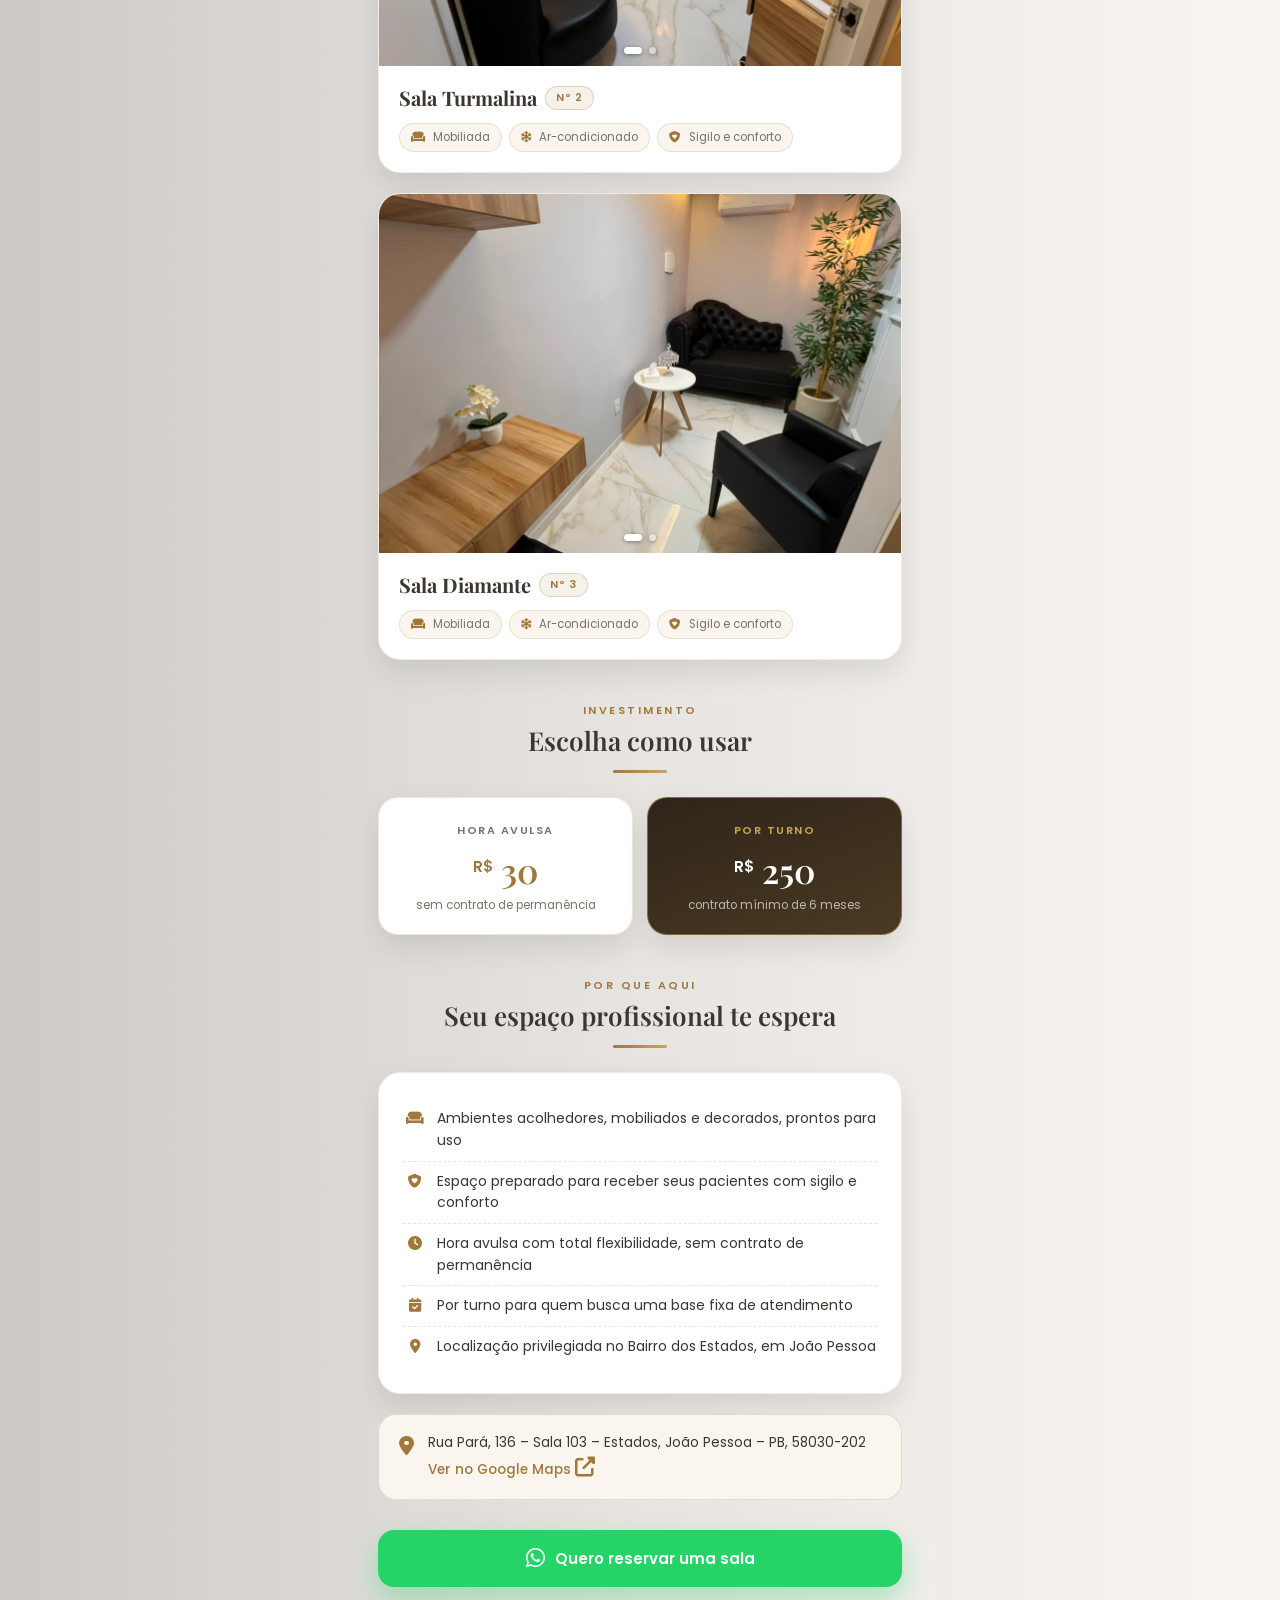
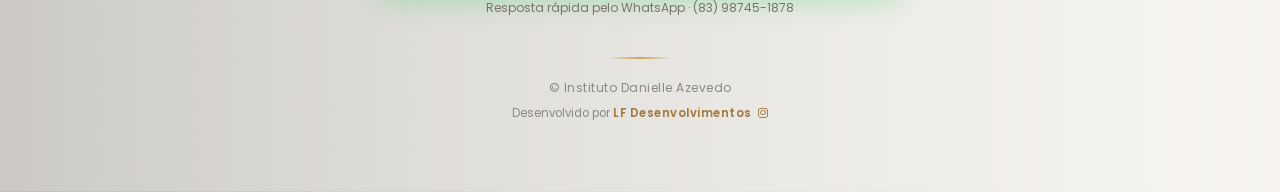
==== commit 55180dde: "Crédito do rodapé: LF Desenvolvimentos Co-Authored-By: Claude Opus 5.5 <noreply@anthropic.com>" ====
--- a/salas/index.html
+++ b/salas/index.html
@@ -2,6 +2,14 @@
 <html lang="pt-BR">
 
 <head>
+  <!-- Google tag (gtag.js) -->
+  <script async src="https://www.googletagmanager.com/gtag/js?id=G-6RJ9WQXNB5"></script>
+  <script>
+    window.dataLayer = window.dataLayer || [];
+    function gtag(){dataLayer.push(arguments);}
+    gtag('js', new Date());
+    gtag('config', 'G-6RJ9WQXNB5');
+  </script>
   <meta charset="UTF-8" />
   <meta name="viewport" content="width=device-width, initial-scale=1.0" />
   <title>Alugue sua Sala | Instituto Danielle Azevedo</title>
@@ -151,7 +159,7 @@
       <!-- CTA -->
       <section class="reveal">
         <a class="salas-cta"
-           href="https://wa.me/5583987451878?text=Ol%C3%A1!%20Vim%20pelo%20site%20e%20tenho%20interesse%20em%20alugar%20uma%20sala%20no%20Instituto%20Danielle%20Azevedo."
+           href="https://wa.me/5583987451878?text=Ol%C3%A1!%20Vim%20do%20biolink%20do%20Instituto%20Danielle%20Azevedo%20e%20tenho%20interesse%20em%20alugar%20uma%20sala."
            target="_blank" rel="noopener">
           <i class="fa-brands fa-whatsapp"></i> Quero reservar uma sala
         </a>
@@ -160,15 +168,15 @@
 
       <footer class="site-footer">
         <span class="footer-marca">© Instituto Danielle Azevedo</span>
-        <a class="footer-credit" href="https://www.instagram.com/evolvify.cloud/" target="_blank" rel="noopener">
-          Desenvolvido por <strong>Evolvify</strong> <i class="fa-brands fa-instagram"></i>
+        <a class="footer-credit" href="https://www.instagram.com/lfdesenvolvimentos/" target="_blank" rel="noopener">
+          Desenvolvido por <strong>LF Desenvolvimentos</strong> <i class="fa-brands fa-instagram"></i>
         </a>
       </footer>
 
     </div>
   </main>
 
-  <a href="https://wa.me/5583987451878?text=Ol%C3%A1!%20Vim%20pelo%20site%20e%20quero%20alugar%20uma%20sala."
+  <a href="https://wa.me/5583987451878?text=Ol%C3%A1!%20Vim%20do%20biolink%20do%20Instituto%20Danielle%20Azevedo%20e%20quero%20alugar%20uma%20sala."
      class="whatsapp-float" target="_blank" aria-label="WhatsApp">
      <i class="fa-brands fa-whatsapp"></i>
   </a>
